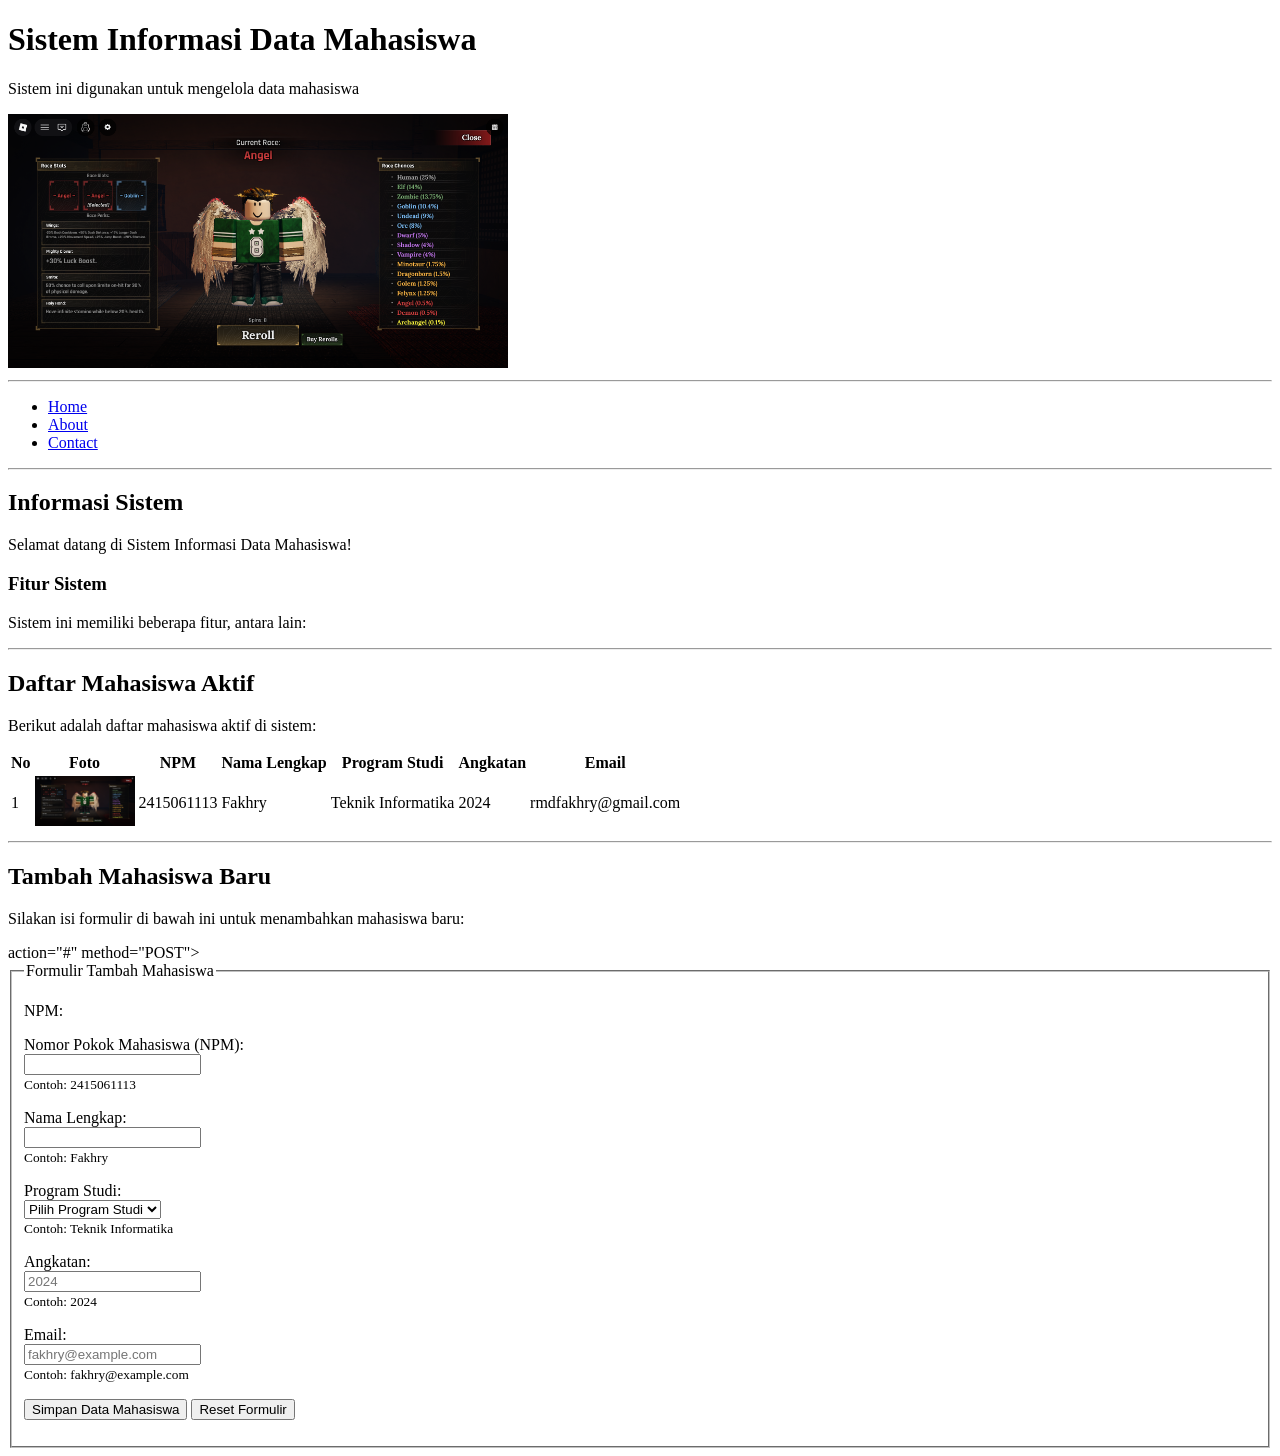
==== judul 1/index.html @ c536de88 "j2" ====
<!DOCTYPE html>
<html lang="en">
    <head>
        <meta charset="UTF-8">
        <meta name="viewport" content="width=device-width,">
        <title>Document</title>

</head>
    <body>
        <header>
        <h1>Sistem Informasi Data Mahasiswa</h1>
        <p>Sistem ini digunakan untuk mengelola data mahasiswa</p>
        <img src="RobloxScreenShot20260102_012239057.png" alt="Gambar Mahasiswa" width="500">
        </header>
        <hr>
        <nav>
            <ul>
                <li><a href="#Informasi Aplikasi">Home</a></li>
                <li><a href="#Daftar Mahasiswa">About</a></li>
                <li><a href="#tambah Mahasiswa Baru">Contact</a></li>
            </ul>
        </nav>
        <hr>
        <main>
            <section id="Informasi Sistem">
                <h2>Informasi Sistem</h2>
                <p>Selamat datang di Sistem Informasi Data Mahasiswa!</p>
                <article>
                    <h3>Fitur Sistem</h3>
                    <p>Sistem ini memiliki beberapa fitur, antara lain:</p>
            </section>
            <hr>
            <section id="Daftar Mahasiswa">
                <h2>Daftar Mahasiswa Aktif</h2>
                <p>Berikut adalah daftar mahasiswa aktif di sistem:</p>
                <table>
                    <border="1"
                    cellpadding="10"
                    cellspacing="0"></border>
                    <thead>
                        <tr>
                            <th>No</th>
                            <th>Foto</th>
                            <th>NPM</th>
                            <th>Nama Lengkap</th>
                            <th>Program Studi</th>
                            <th>Angkatan</th>
                            <th>Email</th>
                        </tr>
                    </thead>
                    <tbody>
                        <tr>
                            <td>1</td>
                            <td><img src="RobloxScreenShot20260102_012239057.png" alt="Foto Mahasiswa 1" width="100"></td>
                            <td>2415061113</td>
                            <td>Fakhry</td>
                            <td>Teknik Informatika</td>
                            <td>2024</td>
                            <td>rmdfakhry@gmail.com</td>
                        </tr>
                    </tbody>
                </table>
            </section>
            <hr>
            <section id="Form-Tambah">
                <h2>Tambah Mahasiswa Baru</h2>
                <p>Silakan isi formulir di bawah ini untuk menambahkan mahasiswa baru:</p>
                <form>
                    action="#" method="POST">
                    <fieldset>
                        <legend>Formulir Tambah Mahasiswa</legend>
                        <p>
                            <label for="npm">NPM:</label>
                        </p>
                        <p>
                            <label for="nama">Nomor Pokok Mahasiswa (NPM):</label>
                            <br>
                            <input type="text" id="npm" name="npm" required>
                            <type="text" id="nama" name="npm" 
                            placeholder="2415061113" required>
                            <pattern="[0-9]{8,12}" title="NPM harus terdiri dari 10 digit angka">
                            <br>
                            <small>Contoh: 2415061113</small>
                        </p>
                        <p>
                            <label for="nama">Nama Lengkap:</label>
                            <br>
                            <input type="text" id="nama" name="nama" required>
                            <placeholder="Fakhry" required>
                                <br>
                            <small>Contoh: Fakhry</small>
                        </p>
                        <p>
                            <label for="prodi">Program Studi:</label>
                            <br>
                            <select id="prodi" name="prodi" required>
                                <option value="">Pilih Program Studi</option>
                                <option value="Teknik Informatika">Teknik Informatika</option>
                        </select>
                        <br>
                            <small>Contoh: Teknik Informatika</small>
                        <p>
                            <label for="angkatan">Angkatan:</label>
                            <br>
                            <input type="number" id="angkatan" name="angkatan" 
                            placeholder="2024" required>
                            <min="2000" max="2024" step="1">
                                <br>
                            <small>Contoh: 2024</small>
                        <p> 
                            <label for="email">Email:</label>
                            <br>
                            <input type="email" id="email" name="email" placeholder="fakhry@example.com" required>
                            <br>
                            <small>Contoh: fakhry@example.com</small>
                        </p>
                        <p>
                            <button type="submit">Simpan Data Mahasiswa</button>
                            <button type="reset">Reset Formulir</button>
                        </p>
                    </fieldset>
                </form>
        </main>
        </body>
        </html>
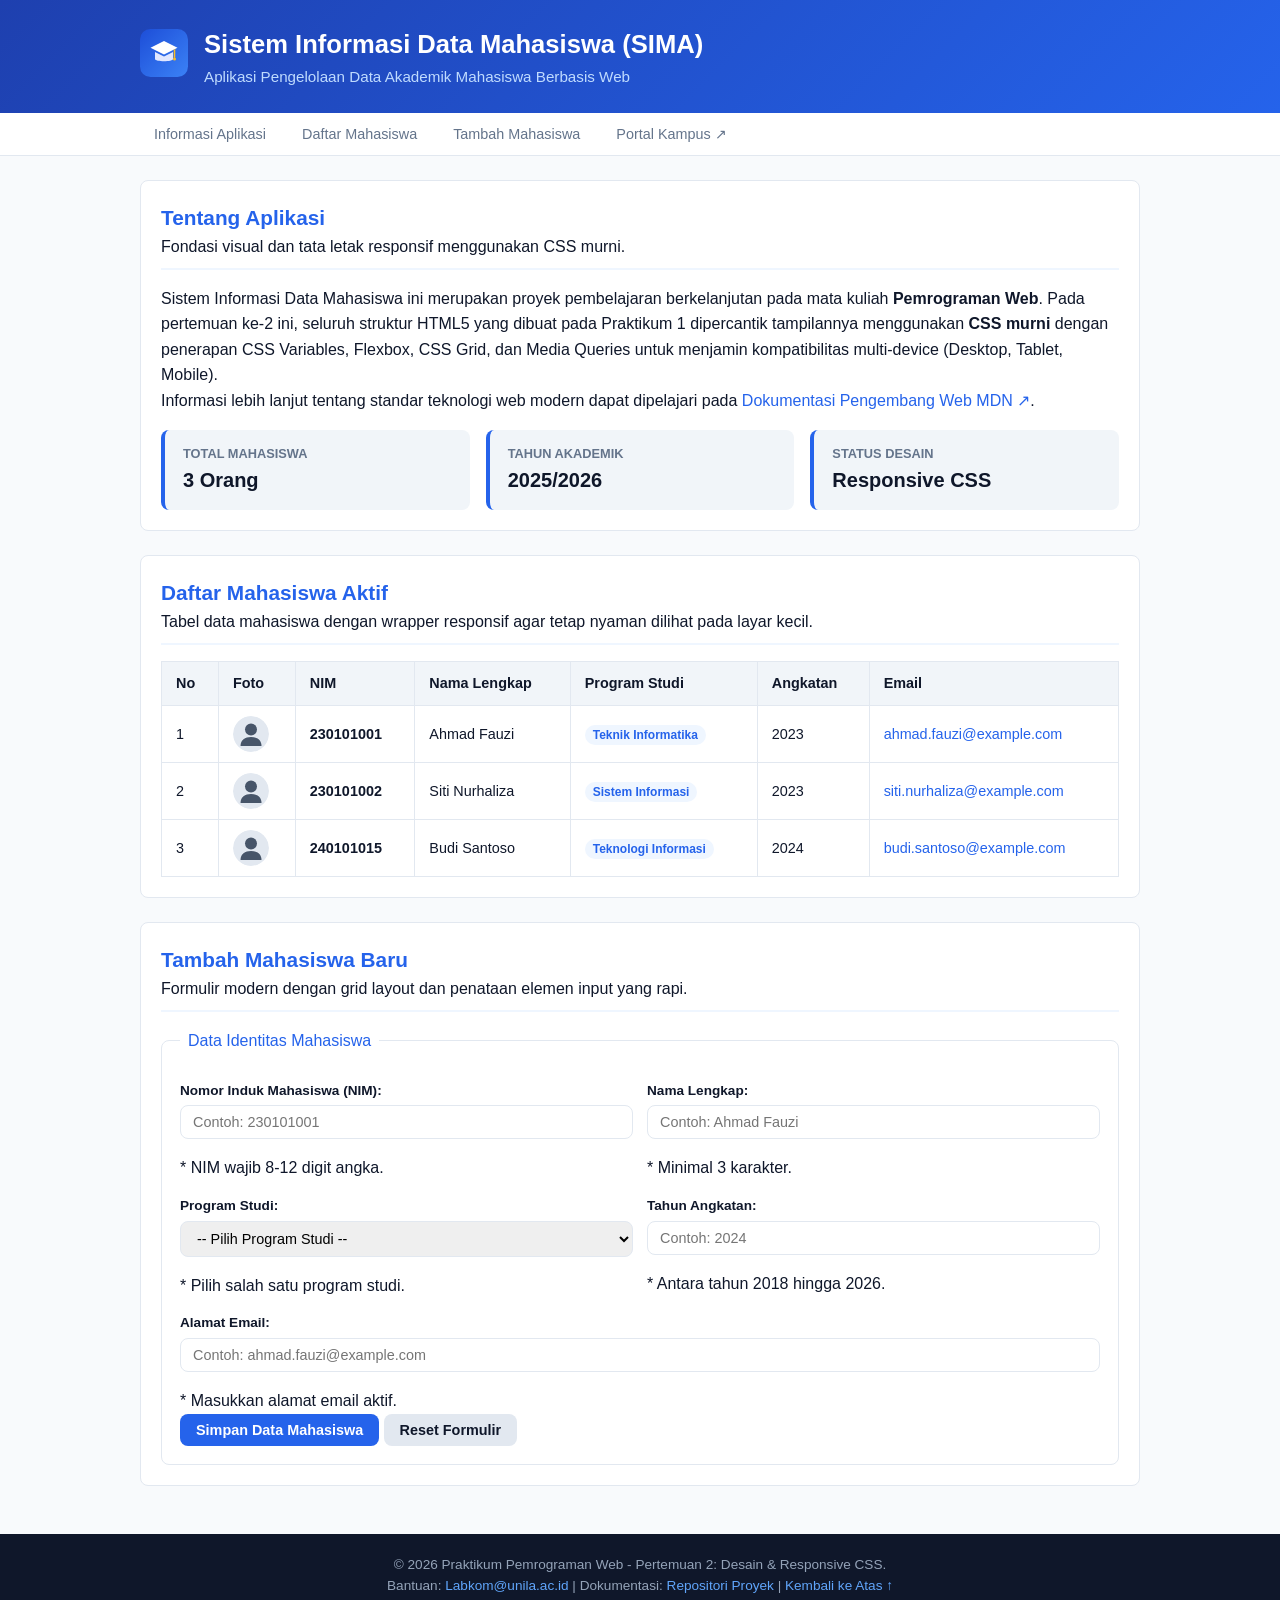
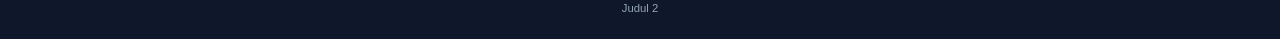
==== commit 7f6d0da1: "feat: implementasi tata letak responsif flexbox dan css grid judul 2" ====
--- a/judul 1/index.html
+++ b/judul 1/index.html
@@ -1,125 +1,243 @@
 <!DOCTYPE html>
-<html lang="en">
-    <head>
-        <meta charset="UTF-8">
-        <meta name="viewport" content="width=device-width,">
-        <title>Document</title>
+<html lang="id">
+<head>
+    <meta charset="UTF-8">
+    <meta name="viewport" content="width=device-width, initial-scale=1.0">
+    <title>Sistem Informasi Data Mahasiswa - Praktikum 2</title>
+    <link rel="stylesheet" href="style.css">
+    <!-- Hubungkan dengan stylesheet CSS murni (tanpa framework) -->
 
 </head>
-    <body>
-        <header>
-        <h1>Sistem Informasi Data Mahasiswa</h1>
-        <p>Sistem ini digunakan untuk mengelola data mahasiswa</p>
-        <img src="RobloxScreenShot20260102_012239057.png" alt="Gambar Mahasiswa" width="500">
-        </header>
-        <hr>
-        <nav>
+<body id="top">
+
+    <!-- 1. Header Aplikasi -->
+    <header class="site-header">
+        <div class="container header-brand">
+            <a href="index.html" class="brand-logo" title="Beranda SIMA">
+                <img src="img/logo-sima.svg" alt="Logo Resmi SIMA Kampus" width="48" height="48">
+            </a>
+            <div>
+                <h1>Sistem Informasi Data Mahasiswa (SIMA)</h1>
+                <p>Aplikasi Pengelolaan Data Akademik Mahasiswa Berbasis Web</p>
+            </div>
+        </div>
+    </header>
+
+    <!-- 2. Navigation Bar Sticky -->
+    <nav class="site-nav">
+        <div class="container">
             <ul>
-                <li><a href="#Informasi Aplikasi">Home</a></li>
-                <li><a href="#Daftar Mahasiswa">About</a></li>
-                <li><a href="#tambah Mahasiswa Baru">Contact</a></li>
+                <li><a href="#informasi">Informasi Aplikasi</a></li>
+                <li><a href="#daftar-mahasiswa">Daftar Mahasiswa</a></li>
+                <li><a href="#form-tambah">Tambah Mahasiswa</a></li>
+                <li><a href="https://kampus.ac.id" target="_blank" rel="noopener noreferrer">Portal Kampus &UpperRightArrow;</a></li>
             </ul>
-        </nav>
-        <hr>
-        <main>
-            <section id="Informasi Sistem">
-                <h2>Informasi Sistem</h2>
-                <p>Selamat datang di Sistem Informasi Data Mahasiswa!</p>
-                <article>
-                    <h3>Fitur Sistem</h3>
-                    <p>Sistem ini memiliki beberapa fitur, antara lain:</p>
+        </div>
+    </nav>
+
+    <!-- Konten Utama Halaman -->
+    <main>
+        <div class="container">
+
+            <!-- 3. Section Informasi Aplikasi -->
+            <section id="informasi" class="content-section">
+                <div class="section-header">
+                    <h2>Tentang Aplikasi</h2>
+                    <p>Fondasi visual dan tata letak responsif menggunakan CSS murni.</p>
+                </div>
+                <div class="section-body">
+                    <p>
+                        Sistem Informasi Data Mahasiswa ini merupakan proyek pembelajaran berkelanjutan 
+                        pada mata kuliah <strong>Pemrograman Web</strong>. Pada pertemuan ke-2 ini, seluruh 
+                        struktur HTML5 yang dibuat pada Praktikum 1 dipercantik tampilannya menggunakan 
+                        <strong>CSS murni</strong> dengan penerapan CSS Variables, Flexbox, CSS Grid, dan 
+                        Media Queries untuk menjamin kompatibilitas multi-device (Desktop, Tablet, Mobile).
+                    </p>
+                    <p>
+                        Informasi lebih lanjut tentang standar teknologi web modern dapat dipelajari pada 
+                        <a href="https://developer.mozilla.org/id/" target="_blank" rel="noopener noreferrer" class="link-email">Dokumentasi Pengembang Web MDN &UpperRightArrow;</a>.
+                    </p>
+                </div>
+
+                <!-- Grid Kartu Informasi Sistem -->
+                <div class="info-grid">
+                    <article class="info-card">
+                        <h3>Total Mahasiswa</h3>
+                        <p>3 Orang</p>
+                    </article>
+                    <article class="info-card">
+                        <h3>Tahun Akademik</h3>
+                        <p>2025/2026</p>
+                    </article>
+                    <article class="info-card">
+                        <h3>Status Desain</h3>
+                        <p>Responsive CSS</p>
+                    </article>
+                </div>
             </section>
-            <hr>
-            <section id="Daftar Mahasiswa">
-                <h2>Daftar Mahasiswa Aktif</h2>
-                <p>Berikut adalah daftar mahasiswa aktif di sistem:</p>
-                <table>
-                    <border="1"
-                    cellpadding="10"
-                    cellspacing="0"></border>
-                    <thead>
-                        <tr>
-                            <th>No</th>
-                            <th>Foto</th>
-                            <th>NPM</th>
-                            <th>Nama Lengkap</th>
-                            <th>Program Studi</th>
-                            <th>Angkatan</th>
-                            <th>Email</th>
-                        </tr>
-                    </thead>
-                    <tbody>
-                        <tr>
-                            <td>1</td>
-                            <td><img src="RobloxScreenShot20260102_012239057.png" alt="Foto Mahasiswa 1" width="100"></td>
-                            <td>2415061113</td>
-                            <td>Fakhry</td>
-                            <td>Teknik Informatika</td>
-                            <td>2024</td>
-                            <td>rmdfakhry@gmail.com</td>
-                        </tr>
-                    </tbody>
-                </table>
+
+            <!-- 4. Section Daftar Mahasiswa & 5. Tabel Data Mahasiswa -->
+            <section id="daftar-mahasiswa" class="content-section">
+                <div class="section-header">
+                    <h2>Daftar Mahasiswa Aktif</h2>
+                    <p>Tabel data mahasiswa dengan wrapper responsif agar tetap nyaman dilihat pada layar kecil.</p>
+                </div>
+
+                <!-- Wrapper overflow responsif untuk tabel -->
+                <div class="table-responsive">
+                    <table class="data-table">
+                        <thead>
+                            <tr>
+                                <th>No</th>
+                                <th>Foto</th>
+                                <th>NIM</th>
+                                <th>Nama Lengkap</th>
+                                <th>Program Studi</th>
+                                <th>Angkatan</th>
+                                <th>Email</th>
+                            </tr>
+                        </thead>
+                        <tbody>
+                            <tr>
+                                <td>1</td>
+                                <td>
+                                    <img src="img/avatar-default.svg" alt="Foto Ahmad Fauzi" class="avatar-img" width="36" height="36">
+                                </td>
+                                <td><strong>230101001</strong></td>
+                                <td>Ahmad Fauzi</td>
+                                <td><span class="badge">Teknik Informatika</span></td>
+                                <td>2023</td>
+                                <td><a href="mailto:ahmad.fauzi@example.com" class="link-email">ahmad.fauzi@example.com</a></td>
+                            </tr>
+                            <tr>
+                                <td>2</td>
+                                <td>
+                                    <img src="img/avatar-default.svg" alt="Foto Siti Nurhaliza" class="avatar-img" width="36" height="36">
+                                </td>
+                                <td><strong>230101002</strong></td>
+                                <td>Siti Nurhaliza</td>
+                                <td><span class="badge">Sistem Informasi</span></td>
+                                <td>2023</td>
+                                <td><a href="mailto:siti.nurhaliza@example.com" class="link-email">siti.nurhaliza@example.com</a></td>
+                            </tr>
+                            <tr>
+                                <td>3</td>
+                                <td>
+                                    <img src="img/avatar-default.svg" alt="Foto Budi Santoso" class="avatar-img" width="36" height="36">
+                                </td>
+                                <td><strong>240101015</strong></td>
+                                <td>Budi Santoso</td>
+                                <td><span class="badge">Teknologi Informasi</span></td>
+                                <td>2024</td>
+                                <td><a href="mailto:budi.santoso@example.com" class="link-email">budi.santoso@example.com</a></td>
+                            </tr>
+                        </tbody>
+                    </table>
+                </div>
             </section>
-            <hr>
-            <section id="Form-Tambah">
-                <h2>Tambah Mahasiswa Baru</h2>
-                <p>Silakan isi formulir di bawah ini untuk menambahkan mahasiswa baru:</p>
-                <form>
-                    action="#" method="POST">
+
+            <!-- 6. Section Form Tambah Mahasiswa -->
+            <section id="form-tambah" class="content-section">
+                <div class="section-header">
+                    <h2>Tambah Mahasiswa Baru</h2>
+                    <p>Formulir modern dengan grid layout dan penataan elemen input yang rapi.</p>
+                </div>
+
+                <form action="#" method="post" class="app-form">
                     <fieldset>
-                        <legend>Formulir Tambah Mahasiswa</legend>
-                        <p>
-                            <label for="npm">NPM:</label>
-                        </p>
-                        <p>
-                            <label for="nama">Nomor Pokok Mahasiswa (NPM):</label>
-                            <br>
-                            <input type="text" id="npm" name="npm" required>
-                            <type="text" id="nama" name="npm" 
-                            placeholder="2415061113" required>
-                            <pattern="[0-9]{8,12}" title="NPM harus terdiri dari 10 digit angka">
-                            <br>
-                            <small>Contoh: 2415061113</small>
-                        </p>
-                        <p>
-                            <label for="nama">Nama Lengkap:</label>
-                            <br>
-                            <input type="text" id="nama" name="nama" required>
-                            <placeholder="Fakhry" required>
-                                <br>
-                            <small>Contoh: Fakhry</small>
-                        </p>
-                        <p>
-                            <label for="prodi">Program Studi:</label>
-                            <br>
-                            <select id="prodi" name="prodi" required>
-                                <option value="">Pilih Program Studi</option>
-                                <option value="Teknik Informatika">Teknik Informatika</option>
-                        </select>
-                        <br>
-                            <small>Contoh: Teknik Informatika</small>
-                        <p>
-                            <label for="angkatan">Angkatan:</label>
-                            <br>
-                            <input type="number" id="angkatan" name="angkatan" 
-                            placeholder="2024" required>
-                            <min="2000" max="2024" step="1">
-                                <br>
-                            <small>Contoh: 2024</small>
-                        <p> 
-                            <label for="email">Email:</label>
-                            <br>
-                            <input type="email" id="email" name="email" placeholder="fakhry@example.com" required>
-                            <br>
-                            <small>Contoh: fakhry@example.com</small>
-                        </p>
-                        <p>
-                            <button type="submit">Simpan Data Mahasiswa</button>
-                            <button type="reset">Reset Formulir</button>
-                        </p>
+                        <legend>Data Identitas Mahasiswa</legend>
+
+                        <div class="form-grid">
+                            <div class="form-group">
+                                <label for="nim" class="form-label">Nomor Induk Mahasiswa (NIM):</label>
+                                <input 
+                                    type="text" 
+                                    id="nim" 
+                                    name="nim" 
+                                    class="form-input" 
+                                    placeholder="Contoh: 230101001" 
+                                    required 
+                                    pattern="[0-9]{8,12}" 
+                                    title="NIM harus berupa angka 8-12 digit">
+                                <span class="form-help">* NIM wajib 8-12 digit angka.</span>
+                            </div>
+
+                            <div class="form-group">
+                                <label for="nama" class="form-label">Nama Lengkap:</label>
+                                <input 
+                                    type="text" 
+                                    id="nama" 
+                                    name="nama" 
+                                    class="form-input" 
+                                    placeholder="Contoh: Ahmad Fauzi" 
+                                    required 
+                                    minlength="3" 
+                                    maxlength="100">
+                                <span class="form-help">* Minimal 3 karakter.</span>
+                            </div>
+
+                            <div class="form-group">
+                                <label for="program_studi" class="form-label">Program Studi:</label>
+                                <select id="program_studi" name="program_studi" class="form-select" required>
+                                    <option value="">-- Pilih Program Studi --</option>
+                                    <option value="Teknik Informatika">Teknik Informatika</option>
+                                    <option value="Sistem Informasi">Sistem Informasi</option>
+                                    <option value="Teknologi Informasi">Teknologi Informasi</option>
+                                    <option value="Rekayasa Perangkat Lunak">Rekayasa Perangkat Lunak</option>
+                                </select>
+                                <span class="form-help">* Pilih salah satu program studi.</span>
+                            </div>
+
+                            <div class="form-group">
+                                <label for="angkatan" class="form-label">Tahun Angkatan:</label>
+                                <input 
+                                    type="number" 
+                                    id="angkatan" 
+                                    name="angkatan" 
+                                    class="form-input" 
+                                    placeholder="Contoh: 2024" 
+                                    required 
+                                    min="2018" 
+                                    max="2026">
+                                <span class="form-help">* Antara tahun 2018 hingga 2026.</span>
+                            </div>
+
+                            <div class="form-group full-width">
+                                <label for="email" class="form-label">Alamat Email:</label>
+                                <input 
+                                    type="email" 
+                                    id="email" 
+                                    name="email" 
+                                    class="form-input" 
+                                    placeholder="Contoh: ahmad.fauzi@example.com" 
+                                    required>
+                                <span class="form-help">* Masukkan alamat email aktif.</span>
+                            </div>
+                        </div>
+
+                        <div class="form-actions">
+                            <button type="submit" class="btn btn-primary">Simpan Data Mahasiswa</button>
+                            <button type="reset" class="btn btn-secondary">Reset Formulir</button>
+                        </div>
                     </fieldset>
                 </form>
-        </main>
-        </body>
-        </html>+            </section>
+
+        </div>
+    </main>
+
+    <!-- 7. Footer -->
+    <footer class="site-footer">
+        <div class="container">
+            <p>&copy; 2026 Praktikum Pemrograman Web - Pertemuan 2: Desain & Responsive CSS.</p>
+            <p>
+                Bantuan: <a href="mailto:kelas@C">Labkom@unila.ac.id</a> | 
+                Dokumentasi: <a href="https://github.com" target="_blank" rel="noopener noreferrer">Repositori Proyek</a> | 
+                <a href="#top">Kembali ke Atas &uarr;</a>
+            </p>
+            <p><small>Judul 2</small></p>
+        </div>
+    </footer>
+
+</body>
+</html>
--- a/judul 1/style.css
+++ b/judul 1/style.css
@@ -0,0 +1,301 @@
+/* 1. Reset Global & CSS Variables */
+:root {
+    --primary : #2563eb;
+    --primary-dark: #1d4ed8;
+    --primary-light: #eff6ff;
+    --text-main: #0f172a;
+    --text-muted: #64748b;
+    --bg-body: #f8fafc;
+    --bg-white: #ffffff;
+    --border: #e2e8f0;
+    --radius: 8px;
+}
+*, *::before, *::after {
+    box-sizing: border-box;
+    margin: 0;
+    padding: 0;
+}
+
+body {
+    font-family: -apple-system, BlinkMacSystemFont, 'Segoe UI', Roboto, sans-serif;
+    color: var(--text-main);
+    background-color: var(--bg-body);
+    line-height: 1.6;
+}
+
+.container {
+    width: 90%;
+    max-width: 1000px;
+    margin: 0 auto;
+}
+/* 2. Header & Navigasi (Flexbox Layout) */
+.site-header {
+    background: linear-gradient(135deg, #1e40af, #2563eb);
+    color: #ffffff;
+    padding: 24px 0;
+}
+
+.header-brand {
+    display: flex;
+    align-items: center;
+    gap: 16px;
+}
+
+.brand-logo {
+    display: block;
+    border-radius: var(--radius);
+}
+
+.site-header h1 {
+    font-size: 1.6rem;
+}
+
+.site-header p{
+    color: #bfdbfe;
+    font-size: 0.95rem ;
+}
+
+.site-nav {
+    background-color: var(--bg-white);
+    border-bottom: 1px solid var(--border);
+    position: sticky;
+    top: 0;
+    z-index: 100;
+}
+
+.site-nav ul {
+    list-style: none;
+    display: flex;
+    flex-wrap: wrap;
+    gap: 8px;
+    padding: 8px 0;
+}
+
+.site-nav a {
+    text-decoration: none;
+    color: var(--text-muted);
+    font-weight: 500;
+    font-size: 0.9rem;
+    padding: 6px 14px;
+    border-radius: var(--radius);
+    transition: 0.2s;
+}
+
+.site-nav a:hover {
+    color: var(--primary);
+    background-color: var(--primary-light);
+}
+/* 3. Section & Kartu Informasi */
+main {
+    padding: 24px 0;
+}
+
+.content-section {
+    background-color: var(--bg-white);
+    border: 1px solid var(--border);
+    border-radius: var(--radius);
+    padding: 20px;
+    margin-bottom: 24px;
+}
+
+.section-header {
+    margin-bottom: 16px;
+    padding-bottom: 8px;
+    border-bottom: 2px solid var(--primary-light);
+}
+
+.section-header h2 {
+    font-size: 1.3rem;
+    color: var(--primary);
+}
+
+.info-grid {
+    display: flex;
+    gap: 16px;
+    margin-top: 16px;
+}
+
+.info-card {
+    flex: 1;
+    background: #f1f5f9;
+    border-left: 4px solid var(--primary);
+    padding: 14px 18px;
+    border-radius: var(--radius);
+}
+
+.info-card h3 {
+    font-size: 0.8rem;
+    color: var(--text-muted);
+    text-transform: uppercase;
+}
+
+.info-card p {
+    font-size: 1.25rem;
+    font-weight: 700;
+}
+/* 4. Penataan Tabel Data & Media */
+.table-responsive {
+    overflow-x: auto;
+    margin-top: 12px;
+}
+
+.data-table {
+    width: 100%;
+    border-collapse: collapse;
+    font-size: 0.9rem;
+}
+
+.data-table th, .data-table td {
+    padding: 10px 14px;
+    border: 1px solid var(--border);
+    text-align: left;
+    vertical-align: middle;
+}
+
+.data-table thead {
+    background-color: #f1f5f9;
+}
+
+.data-table tbody tr:hover {
+    background-color: #f8fafc;
+}
+
+.avatar-img {
+    width: 36px;
+    height: 36px;
+    border-radius: 50%;
+    object-fit: cover;
+    display: block;
+}
+
+.badge {
+    background-color: var(--primary-light);
+    color: var(--primary);
+    padding: 3px 8px;
+    border-radius: 12px;
+    font-size: 0.75rem;
+    font-weight: 600;
+}
+
+.link-email {
+    color: var(--primary);
+    text-decoration: none;
+}
+
+.link-email:hover {
+    text-decoration: underline;
+}
+    
+
+/* 5. Formulir & Tombol */
+.app-form fieldset {
+    border: 1px solid var(--border);
+    border-radius: var(--radius);
+    padding: 18px;
+}
+
+.app-form legend {
+    font-wheight: 600;
+    padding: 0 8px;
+    color: var(--primary);
+}
+
+.form-grid {
+    display: grid;
+    grid-template-columns: 1fr 1fr;
+    gap: 14px;
+    margin-top: 8px;
+}
+
+.form-group.full-width {
+    grid-column: 1 / -1;
+}
+
+.form-label {
+    display: block;
+    font-size: 0.85rem;
+    font-weight: 600;
+    margin-bottom: 4px;
+}
+
+.form-input, .form-select {
+    width: 100%;
+    padding: 8px 12px;
+    border: 1px solid var(--border);
+    border-radius: var(--radius);
+    font-size: 0.9rem;
+    outline: none;
+}
+
+.font-input:focus, .form-select:focus {
+    border-color: var(--primary);
+    box-shadow: 0 0 0 2px rgba(37, 99, 235, 0.15);
+}
+
+.form-help {
+    margin-top: 16px;
+    display: flex;
+    gap: 10px;
+}
+
+.btn {
+    padding: 8px 16px;
+    font-size: 0.9rem;
+    font-weight: 600;
+    border-radius: var(--radius);
+    border: none;
+    cursor: pointer;
+    text-decoration: none;
+}
+
+.btn-primary {
+    background-color: var(--primary);
+    color: #ffffff;
+}
+
+.btn-primary:hover {
+    background-color: var(--primary-dark);
+}
+
+.btn-secondary {
+    background-color: #e2e8f0;
+    color: var(--text-main);
+}
+
+.btn-danger {
+    background-color: #ef4444;
+    color: #ffffff;
+}
+
+.site-footer {
+    background-color: #0f172a;
+    color: #94a3b8;
+    text-align: center;
+    padding: 20px 0;
+    font-size: 0.85rem;
+    margin-top: auto;
+}
+
+.site-footer a {
+    color: #60a5fa;
+    text-decoration: none;
+}
+
+@media (max-width: 768px) {
+    .header-brand {
+        flex-direction: column;
+        text-align: center;
+    }
+
+    .info-grid {
+        flex-direction: column;
+    }
+
+    .form-grid {
+        grid-template-columns: 1fr;
+    }
+
+    .site-nav ul {
+        justify-content: center;
+    }
+}
